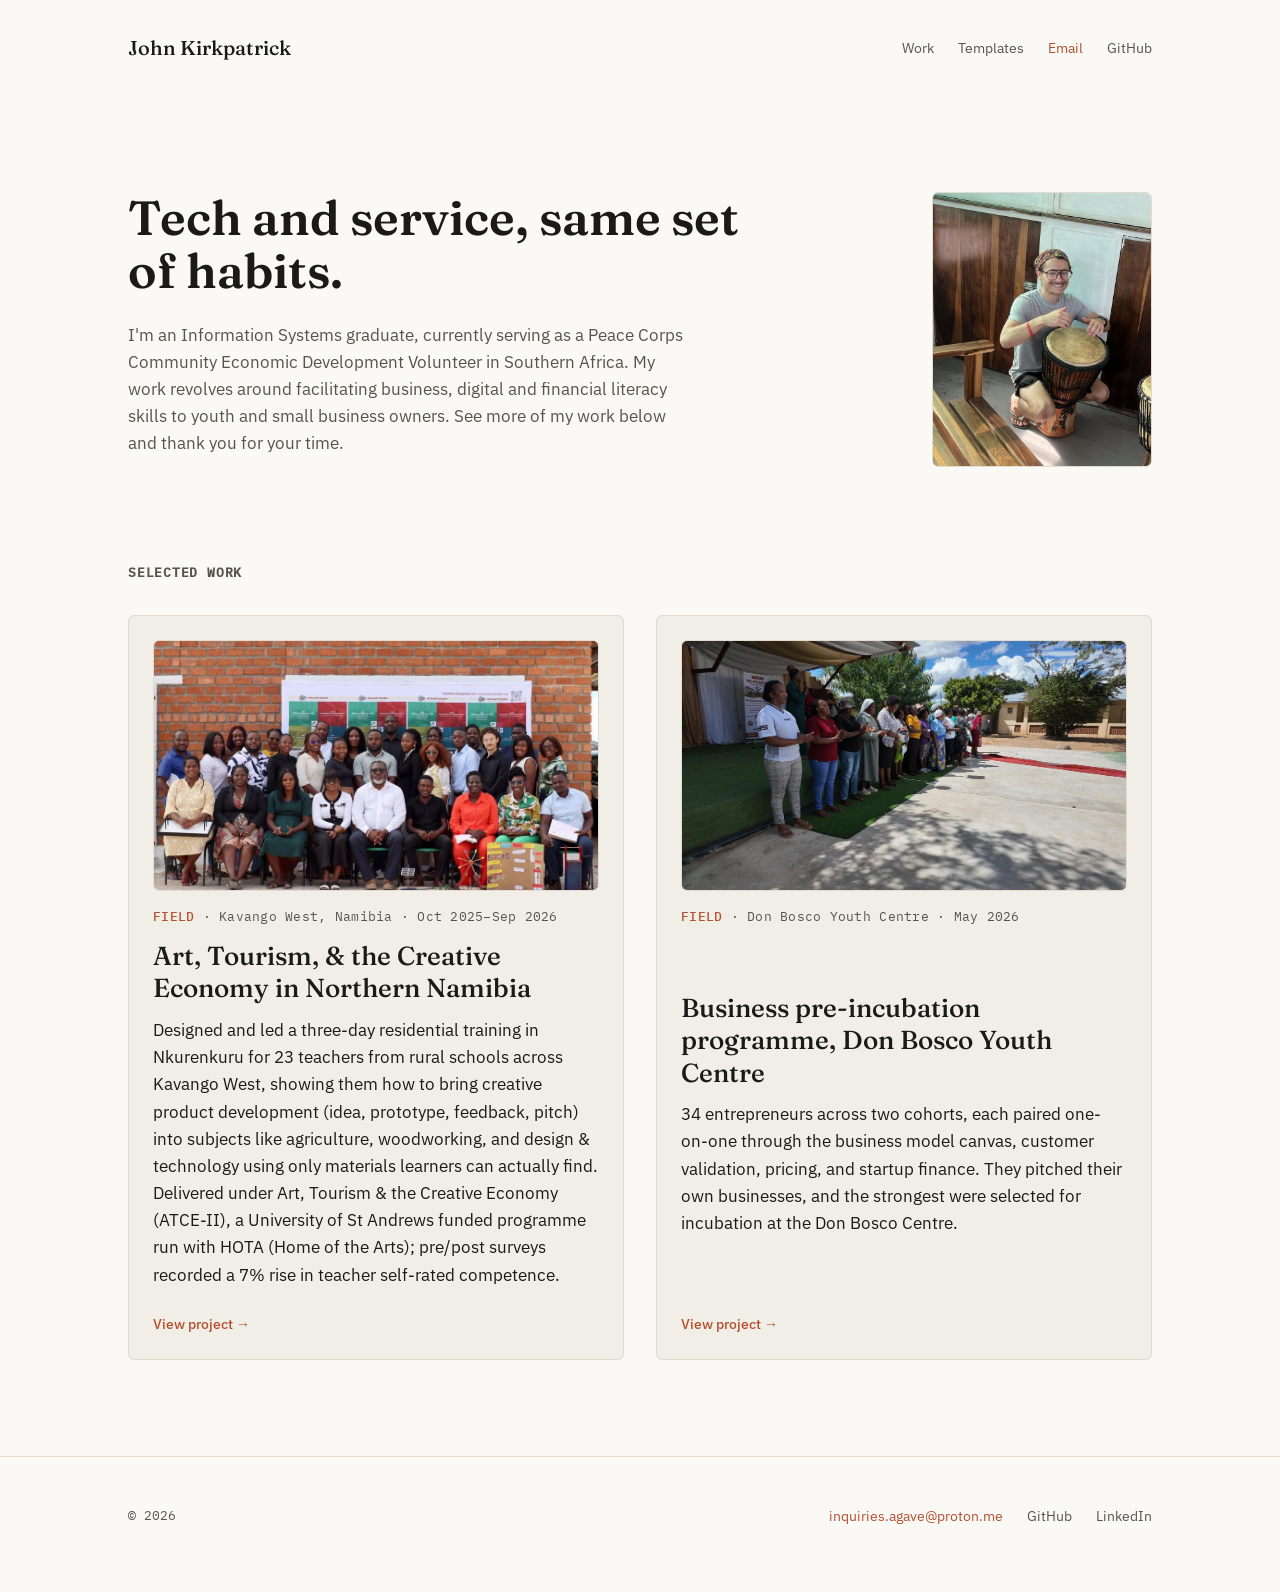
==== index.html @ 4dba6f1b "email update" ====
<!doctype html>
<html lang="en">
<head>
<meta charset="utf-8" />
<meta name="viewport" content="width=device-width, initial-scale=1" />
<title>John Kirkpatrick</title>
<meta name="description" content="Systems and service, same set of habits. Projects in IT/systems work and Peace Corps field work." />
<meta property="og:type" content="website" />
<meta property="og:title" content="John Kirkpatrick" />
<meta property="og:description" content="Systems and service, same set of habits. Projects in IT/systems work and Peace Corps field work." />
<meta property="og:image" content="https://www.johnleokirkpatrick.com/assets/portrait.jpg" />
<meta property="og:url" content="https://www.johnleokirkpatrick.com/" />
<meta name="twitter:card" content="summary" />
<meta name="twitter:title" content="John Kirkpatrick" />
<meta name="twitter:description" content="Systems and service, same set of habits. Projects in IT/systems work and Peace Corps field work." />
<meta name="twitter:image" content="https://www.johnleokirkpatrick.com/assets/portrait.jpg" />
<link rel="stylesheet" href="css/styles.css" />
</head>
<body>

  <header class="site">
    <div class="wrap">
      <span class="site-name">John Kirkpatrick</span>
      <nav class="header-links">
        <a href="#work">Work</a>
        <a href="templates/">Templates</a>
        <a class="contact" href="mailto:inquiries.agave@proton.me">Email</a>
        <a href="https://github.com/jleok" target="_blank" rel="noopener">GitHub</a>
      </nav>
    </div>
  </header>

  <section class="intro">
    <div class="wrap intro-inner">
      <div class="measure">
        <h1>Tech and service, same set of habits.</h1>
        <p>
          I'm an Information Systems graduate, currently serving as a Peace Corps Community Economic
          Development Volunteer in Southern Africa. My work revolves around
          facilitating business, digital and financial literacy skills to youth and small business owners.
          See more of my work below and thank you for your time.
        </p>
      </div>

      <div class="intro-photo-block">
        <div class="intro-photo">
          <img src="assets/portrait.jpg" alt="John Kirkpatrick" width="680" height="850">
        </div>
      </div>
    </div>
  </section>

  <section class="work" id="work">
    <div class="wrap">
      <h2 class="work-eyebrow">Selected work</h2>
      <div class="grid">

        <article class="card">
          <div class="card-photo">
            <img src="assets/teacher-training-kavango-west.jpg" alt="Teachers and HOTA facilitators at the Kavango West residential training, Nkurenkuru" width="960" height="640" loading="lazy">
          </div>
          <p class="meta"><span class="tag">FIELD</span> · Kavango West, Namibia · Oct 2025–Sep 2026</p>
          <h3>Art, Tourism, &amp; the Creative Economy in Northern Namibia</h3>
          <p>
            Designed and led a three-day residential training in Nkurenkuru
            for 23 teachers from rural schools across Kavango West, showing
            them how to bring creative product development (idea,
            prototype, feedback, pitch) into subjects like agriculture,
            woodworking, and design &amp; technology using only materials
            learners can actually find. Delivered under Art, Tourism &amp;
            the Creative Economy (ATCE-II), a University of St Andrews
            funded programme run with HOTA (Home of the Arts); pre/post
            surveys recorded a 7% rise in teacher self-rated competence.
          </p>
          <a class="link" href="projects/teacher-training-kavango-west.html">View project →</a>
        </article>

        <article class="card">
          <div class="card-photo">
            <img src="assets/don-bosco-preincubation.jpg" alt="Entrepreneurs and staff at the Don Bosco Youth Centre pre-incubation programme" width="1080" height="607" loading="lazy">
          </div>
          <p class="meta"><span class="tag">FIELD</span> · Don Bosco Youth Centre · May 2026</p>
          <h3>Business pre-incubation programme, Don Bosco Youth Centre</h3>
          <p>
            34 entrepreneurs across two cohorts, each paired one-on-one
            through the business model canvas, customer validation,
            pricing, and startup finance. They pitched their own
            businesses, and the strongest were selected for incubation at
            the Don Bosco Centre.
          </p>
          <a class="link" href="projects/don-bosco-preincubation.html">View project →</a>
        </article>

      </div>
    </div>
  </section>

  <footer class="site">
    <div class="wrap">
      <span class="footer-copy">© 2026</span>
      <nav class="footer-links">
        <a class="contact" href="mailto:inquiries.agave@proton.me">inquiries.agave@proton.me</a>
        <a href="https://github.com/jleok" target="_blank" rel="noopener">GitHub</a>
        <a href="https://linkedin.com/in/johnleok" target="_blank" rel="noopener">LinkedIn</a>
      </nav>
    </div>
  </footer>

  <script src="js/reveal.js"></script>
</body>
</html>
---- css/styles.css ----
/* ============================================================
   John Kirkpatrick — personal site
   Design source: ../design/theme.md, layout.md, sitemap.md
   Self-hosted fonts (see ../fonts/) — no third-party requests.

   2026
   ============================================================ */

@font-face {
  font-family: "Fraunces";
  font-style: normal;
  font-weight: 400;
  font-display: swap;
  src: url("../fonts/fraunces-variable.woff2") format("woff2");
}
@font-face {
  font-family: "Fraunces";
  font-style: normal;
  font-weight: 500;
  font-display: swap;
  src: url("../fonts/fraunces-variable.woff2") format("woff2");
}
@font-face {
  font-family: "Fraunces";
  font-style: normal;
  font-weight: 600;
  font-display: swap;
  src: url("../fonts/fraunces-variable.woff2") format("woff2");
}
@font-face {
  font-family: "IBM Plex Sans";
  font-style: normal;
  font-weight: 400;
  font-display: swap;
  src: url("../fonts/ibm-plex-sans-variable.woff2") format("woff2");
}
@font-face {
  font-family: "IBM Plex Sans";
  font-style: normal;
  font-weight: 500;
  font-display: swap;
  src: url("../fonts/ibm-plex-sans-variable.woff2") format("woff2");
}
@font-face {
  font-family: "IBM Plex Sans";
  font-style: normal;
  font-weight: 600;
  font-display: swap;
  src: url("../fonts/ibm-plex-sans-variable.woff2") format("woff2");
}
@font-face {
  font-family: "IBM Plex Mono";
  font-style: normal;
  font-weight: 400;
  font-display: swap;
  src: url("../fonts/ibm-plex-mono-400.woff2") format("woff2");
}
@font-face {
  font-family: "IBM Plex Mono";
  font-style: normal;
  font-weight: 500;
  font-display: swap;
  src: url("../fonts/ibm-plex-mono-500.woff2") format("woff2");
}

:root{
  /* ---- palette (theme.md) ---- */
  --bg: #FAF9F6;
  --surface: #F1EEE7;
  --border: #E1DCCF;
  --text-primary: #1A1A18;
  --text-secondary: #57544C;
  --accent: #B5502F;
  --accent-strong: #9A4425;
  --accent-on-accent: #FFFFFF;

  /* ---- type ---- */
  --font-display: "Fraunces", Georgia, "Iowan Old Style", "Palatino Linotype", serif;
  --font-sans: "IBM Plex Sans", -apple-system, BlinkMacSystemFont, "Segoe UI", Helvetica, Arial, sans-serif;
  --font-mono: "IBM Plex Mono", ui-monospace, SFMono-Regular, Menlo, Consolas, "Liberation Mono", monospace;

  --text-display: 3rem;        /* 48px */
  --text-h1-detail: 2.5rem;    /* ~40px, project detail title */
  --text-h2: 1.625rem;         /* 26px, in-card title */
  --text-h3: 1.25rem;          /* 20px */
  --text-body: 1.0625rem;      /* 17px */
  --text-small: 0.875rem;      /* 14px */
  --text-meta: 0.8125rem;      /* 13px */

  /* ---- spacing scale (8px base) ---- */
  --space-1: 4px;
  --space-2: 8px;
  --space-3: 12px;
  --space-4: 16px;
  --space-5: 24px;
  --space-6: 32px;
  --space-7: 48px;
  --space-8: 64px;
  --space-9: 96px;
  --space-10: 128px;

  --content-max: 1120px;
  --gutter: 48px;
}

@media (max-width: 640px){
  :root{
    --text-display: 2.125rem;   /* 34px */
    --text-h1-detail: 1.875rem; /* ~30px */
    --text-h2: 1.375rem;
    --gutter: 24px;
  }
}

*{ box-sizing: border-box; }
html, body{ margin:0; padding:0; }
body{
  background: var(--bg);
  color: var(--text-primary);
  font-family: var(--font-sans);
  font-size: 16px;
  line-height: 1.6;
  -webkit-font-smoothing: antialiased;
}
a{ color: inherit; text-decoration: none; }

::selection{
  background: var(--accent);
  color: var(--accent-on-accent);
}

/* underline sweep — shared by nav links, back-link, and card links */
.header-links a,
.back-link,
.card .link{
  position: relative;
}
.header-links a::after,
.back-link::after,
.card .link::after{
  content: "";
  position: absolute;
  left: 0;
  bottom: -2px;
  width: 100%;
  height: 1px;
  background: currentColor;
  transform: scaleX(0);
  transform-origin: right;
  transition: transform .2s ease;
}
.header-links a:hover::after,
.back-link:hover::after,
.card:hover .link::after{
  transform: scaleX(1);
  transform-origin: left;
}

.wrap{
  max-width: var(--content-max);
  margin: 0 auto;
  padding-left: var(--gutter);
  padding-right: var(--gutter);
}

/* ---------------- header ---------------- */
header.site{
  padding-top: var(--space-6);
  padding-bottom: var(--space-6);
}
header.site .wrap{
  display: flex;
  align-items: center;
  justify-content: space-between;
  gap: var(--space-4);
  flex-wrap: wrap;
}
.site-name{
  font-family: var(--font-display);
  font-weight: 500;
  font-size: var(--text-h3);
}
.header-links{
  display: flex;
  align-items: center;
  gap: var(--space-5);
  font-size: var(--text-small);
}
.header-links a{ color: var(--text-secondary); transition: color .15s ease; }
.header-links a:hover{ color: var(--accent); }
.header-links a.contact{ color: var(--accent); }
.header-links a.contact:hover{ color: var(--accent-strong); }

/* ---------------- intro ---------------- */
.intro{
  padding-top: var(--space-9);
  padding-bottom: var(--space-8);
}
.intro-inner{
  display: flex;
  align-items: flex-start;
  justify-content: space-between;
  gap: var(--space-8);
}
.intro .measure{
  max-width: 640px;
  flex: 1 1 420px;
}
.intro h1{
  font-family: var(--font-display);
  font-weight: 600;
  font-size: var(--text-display);
  line-height: 1.1;
  margin: 0 0 var(--space-5) 0;
}
.intro p{
  font-size: var(--text-body);
  color: var(--text-secondary);
  margin: 0;
  max-width: 56ch;
}

/* portrait — real photo, kept in color (see theme.md: the warm wood tones
   already sit close to the palette, so grayscale was rejected). */
.intro-photo-block{
  flex: 0 0 auto;
  width: 220px;
}
.intro-photo{
  border: 1px solid var(--border);
  border-radius: 6px;
  overflow: hidden;
  background: var(--surface);
}
.intro-photo img{
  display: block;
  width: 100%;
  height: 100%;
  object-fit: cover;
}

/* ---------------- work index ---------------- */
.work,
.catalogue{
  padding-top: var(--space-6);
  padding-bottom: var(--space-9);
}
.work-eyebrow{
  font-family: var(--font-mono);
  font-size: var(--text-meta);
  letter-spacing: 0.06em;
  text-transform: uppercase;
  color: var(--text-secondary);
  margin: 0 0 var(--space-6) 0;
}
.grid{
  display: grid;
  grid-template-columns: repeat(2, 1fr);
  gap: var(--space-6);
}
@media (max-width: 1023px){
  .grid{ grid-template-columns: 1fr; }
  .intro-inner{ flex-direction: column; align-items: flex-start; gap: var(--space-6); }
  .intro-photo-block{ width: 160px; }
}

.card{
  display: flex;
  flex-direction: column;
  background: var(--surface);
  border: 1px solid var(--border);
  border-radius: 6px;
  padding: var(--space-5);
  transition: border-color .15s ease, transform .15s ease, box-shadow .15s ease;
}
.card:hover{
  border-color: var(--accent);
  transform: translateY(-4px);
  box-shadow: 0 8px 24px rgba(26, 26, 24, 0.08);
}

/* scroll-in reveal — class added by js/reveal.js only when JS runs and
   the user hasn't asked for reduced motion; cards are visible by default
   otherwise, so a JS failure never leaves content stuck invisible. */
.card.will-reveal{
  opacity: 0;
  transform: translateY(16px);
  transition: opacity .5s ease, transform .5s ease;
}
.card.will-reveal.is-visible{
  opacity: 1;
  transform: translateY(0);
}
.card.will-reveal:hover{
  transform: translateY(-4px);
}

/* card photo — same frame language as .intro-photo (border, radius,
   surface fill, no shadow), inset within the existing card padding
   rather than full-bleed, so it reads as one more block in the card,
   not a different component. */
.card-photo{
  border: 1px solid var(--border);
  border-radius: 6px;
  overflow: hidden;
  background: var(--surface);
  aspect-ratio: 16 / 9;
  margin: 0 0 var(--space-4) 0;
}
.card-photo img{
  display: block;
  width: 100%;
  height: 100%;
  object-fit: cover;
}

.card .meta{
  font-family: var(--font-mono);
  font-size: var(--text-meta);
  color: var(--text-secondary);
  margin: 0 0 var(--space-3) 0;
  letter-spacing: 0.02em;
}
.card .meta .tag{
  color: var(--accent);
  font-weight: 500;
}
.card h3{
  font-family: var(--font-display);
  font-weight: 500;
  font-size: var(--text-h2);
  line-height: 1.25;
  margin: 0 0 var(--space-3) 0;
}
.card p{
  font-size: var(--text-body);
  color: var(--text-primary);
  margin: 0 0 var(--space-5) 0;
  flex-grow: 1;
}
.card .link{
  font-size: var(--text-small);
  font-weight: 500;
  color: var(--accent);
  align-self: flex-start;
}
.card:hover .link{ color: var(--accent-strong); }

/* ---------------- project detail page ---------------- */
.detail-top{ padding-top: var(--space-6); }
.back-link{
  display: inline-block;
  font-size: var(--text-small);
  font-weight: 500;
  color: var(--accent);
}
.back-link:hover{ color: var(--accent-strong); }

.detail-header{ padding-top: var(--space-5); padding-bottom: var(--space-7); }
.detail-header h1{
  font-family: var(--font-display);
  font-weight: 500;
  font-size: var(--text-h1-detail);
  line-height: 1.15;
  margin: 0 0 var(--space-3) 0;
  max-width: 680px;
}
.detail-meta{
  font-family: var(--font-mono);
  font-size: var(--text-meta);
  color: var(--text-secondary);
  letter-spacing: 0.02em;
}
.detail-meta .tag{ color: var(--accent); font-weight: 500; }

/* body + rail sit side by side so the wide desktop measure doesn't leave
   dead space to the right of the prose column; rail photos are supporting
   texture only (no captions) — the one photo that needs a caption is the
   full-width one in .detail-media below. */
.detail-layout{
  display: flex;
  align-items: flex-start;
  gap: var(--space-7);
  padding-bottom: var(--space-8);
}
.detail-body{
  flex: 1 1 680px;
  max-width: 680px;
}
.detail-body p{
  font-size: var(--text-body);
  color: var(--text-primary);
  margin: 0 0 var(--space-4) 0;
}
.detail-rail{
  flex: 0 0 260px;
  display: flex;
  flex-direction: column;
  gap: var(--space-5);
}
.detail-rail .frame{
  border: 1px solid var(--border);
  border-radius: 6px;
  overflow: hidden;
  background: var(--surface);
  aspect-ratio: 4 / 3;
}
.detail-rail img{ display: block; width: 100%; height: 100%; object-fit: cover; }

@media (max-width: 1023px){
  .detail-layout{ flex-direction: column; }
  .detail-rail{
    flex-direction: row;
    width: 100%;
    flex: 0 0 auto;
  }
  .detail-rail .frame{ flex: 1 1 0; }
}

.detail-media{ padding-bottom: var(--space-9); }
.detail-media .frame{
  border: 1px solid var(--border);
  border-radius: 6px;
  overflow: hidden;
  background: var(--surface);
}
.detail-media img{ display: block; width: 100%; height: auto; }
.detail-media figcaption{
  margin-top: var(--space-2);
  font-family: var(--font-mono);
  font-size: var(--text-meta);
  color: var(--text-secondary);
}

/* ---------------- template downloads ---------------- */
.template-intro{ padding-top: var(--space-5); padding-bottom: var(--space-7); }
.template-intro h1{
  font-family: var(--font-display);
  font-weight: 500;
  font-size: var(--text-h1-detail);
  line-height: 1.15;
  margin: 0 0 var(--space-4) 0;
  max-width: 680px;
}
.template-intro p{
  font-size: var(--text-body);
  color: var(--text-secondary);
  margin: 0;
  max-width: 62ch;
}

.template-downloads{ padding-bottom: var(--space-9); }
.download-grid{
  display: grid;
  grid-template-columns: repeat(3, 1fr);
  gap: var(--space-6);
}
@media (max-width: 1023px){
  .download-grid{ grid-template-columns: 1fr; }
}
.download-card{
  display: flex;
  flex-direction: column;
  background: var(--surface);
  border: 1px solid var(--border);
  border-radius: 6px;
  padding: var(--space-5);
  transition: border-color .15s ease;
}
.download-card:hover{ border-color: var(--accent); }
.download-card .meta{
  font-family: var(--font-mono);
  font-size: var(--text-meta);
  color: var(--text-secondary);
  margin: 0 0 var(--space-3) 0;
  letter-spacing: 0.02em;
}
.download-card .meta .tag{ color: var(--accent); font-weight: 500; }
.download-card h3{
  font-family: var(--font-display);
  font-weight: 500;
  font-size: var(--text-h3);
  line-height: 1.25;
  margin: 0 0 var(--space-2) 0;
}
.download-card p{
  font-size: var(--text-small);
  color: var(--text-primary);
  margin: 0 0 var(--space-5) 0;
  flex-grow: 1;
}
.btn{
  display: inline-block;
  align-self: flex-start;
  font-family: var(--font-sans);
  font-size: var(--text-small);
  font-weight: 500;
  color: var(--accent-on-accent);
  background: var(--accent);
  border-radius: 4px;
  padding: var(--space-2) var(--space-4);
  transition: background .15s ease;
}
.btn:hover{ background: var(--accent-strong); }

/* ---------------- footer ---------------- */
footer.site{
  padding-top: var(--space-7);
  padding-bottom: var(--space-8);
  border-top: 1px solid var(--border);
}
footer.site .wrap{
  display: flex;
  align-items: center;
  justify-content: space-between;
  gap: var(--space-4);
  flex-wrap: wrap;
}
.footer-copy{ font-family: var(--font-mono); font-size: var(--text-meta); color: var(--text-secondary); }
.footer-links{ display: flex; align-items: center; gap: var(--space-5); font-size: var(--text-small); }
.footer-links a{ color: var(--text-secondary); }
.footer-links a:hover{ color: var(--accent); }
.footer-links a.contact{ color: var(--accent); }
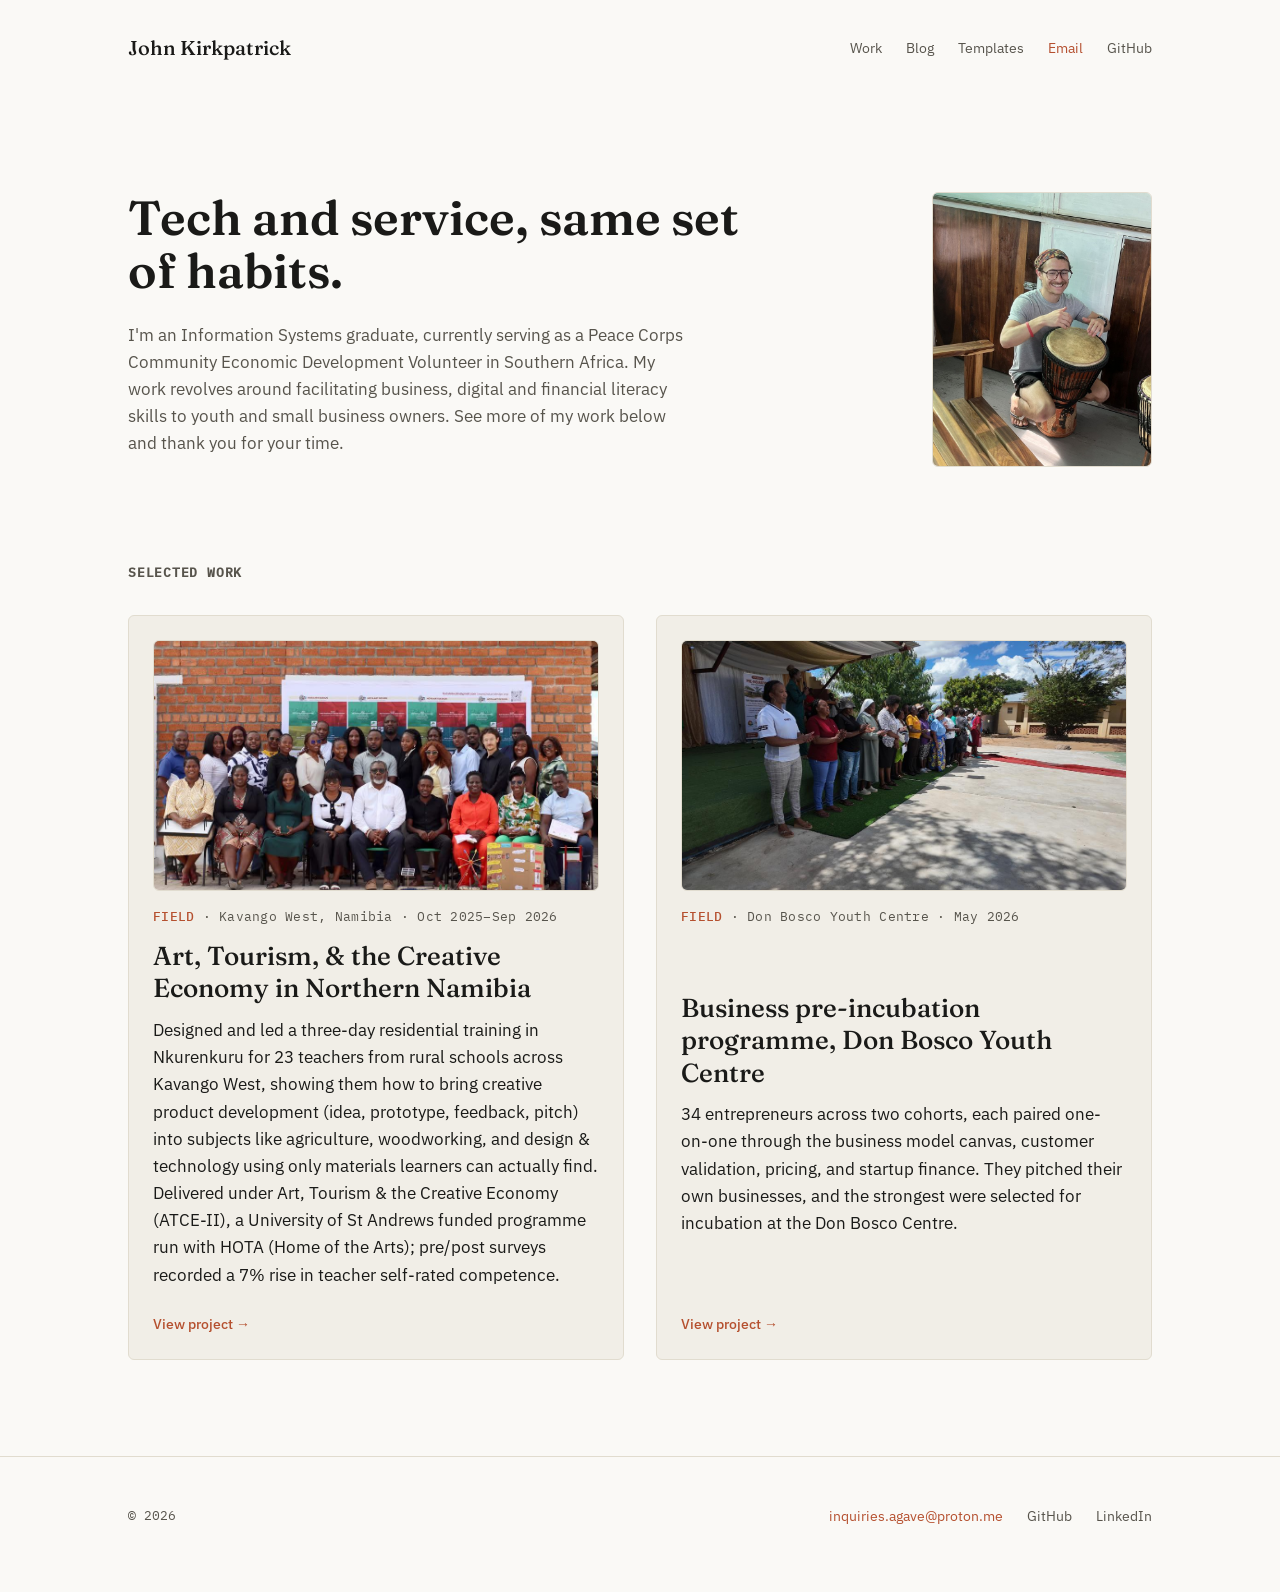
==== commit 3819a46a: "first blog post" ====
--- a/index.html
+++ b/index.html
@@ -3,6 +3,7 @@
 <head>
 <meta charset="utf-8" />
 <meta name="viewport" content="width=device-width, initial-scale=1" />
+<meta http-equiv="Content-Security-Policy" content="default-src 'self'; img-src 'self'; style-src 'self'; script-src 'self'; base-uri 'self'; object-src 'none'; form-action 'none'" />
 <title>John Kirkpatrick</title>
 <meta name="description" content="Systems and service, same set of habits. Projects in IT/systems work and Peace Corps field work." />
 <meta property="og:type" content="website" />
@@ -23,6 +24,7 @@
       <span class="site-name">John Kirkpatrick</span>
       <nav class="header-links">
         <a href="#work">Work</a>
+        <a href="blog/">Blog</a>
         <a href="templates/">Templates</a>
         <a class="contact" href="mailto:inquiries.agave@proton.me">Email</a>
         <a href="https://github.com/jleok" target="_blank" rel="noopener">GitHub</a>
--- a/css/styles.css
+++ b/css/styles.css
@@ -432,9 +432,11 @@
   color: var(--text-secondary);
 }
 
-/* ---------------- template downloads ---------------- */
-.template-intro{ padding-top: var(--space-5); padding-bottom: var(--space-7); }
-.template-intro h1{
+/* ---------------- section intro (templates index, blog index) ---------------- */
+.template-intro,
+.blog-intro{ padding-top: var(--space-5); padding-bottom: var(--space-7); }
+.template-intro h1,
+.blog-intro h1{
   font-family: var(--font-display);
   font-weight: 500;
   font-size: var(--text-h1-detail);
@@ -442,11 +444,53 @@
   margin: 0 0 var(--space-4) 0;
   max-width: 680px;
 }
-.template-intro p{
+.template-intro p,
+.blog-intro p{
   font-size: var(--text-body);
   color: var(--text-secondary);
   margin: 0;
   max-width: 62ch;
+}
+
+/* ---------------- article body (blog posts) ----------------
+   Extends .detail-body (project detail pages) with the elements a
+   long-form post needs — sub-headings and lists — that a project
+   write-up never used. Same tokens, same measure, same voice. */
+.detail-body h2{
+  font-family: var(--font-sans);
+  font-weight: 600;
+  font-size: var(--text-h3);
+  color: var(--text-primary);
+  margin: var(--space-7) 0 var(--space-3) 0;
+}
+.detail-body h2:first-child{ margin-top: 0; }
+.detail-body ol,
+.detail-body ul{
+  font-size: var(--text-body);
+  color: var(--text-primary);
+  margin: 0 0 var(--space-4) 0;
+  padding-left: 1.25em;
+}
+.detail-body li{ margin-bottom: var(--space-2); }
+.detail-body li:last-child{ margin-bottom: 0; }
+.detail-body li > p{ margin: 0; }
+.detail-body strong{ font-weight: 600; }
+
+/* inline figure within the prose column — same frame language as
+   .detail-media, just sized to the 680px measure instead of full width */
+.body-figure{ margin: 0 0 var(--space-5) 0; }
+.body-figure .frame{
+  border: 1px solid var(--border);
+  border-radius: 6px;
+  overflow: hidden;
+  background: var(--surface);
+}
+.body-figure img{ display: block; width: 100%; height: auto; }
+.body-figure figcaption{
+  margin-top: var(--space-2);
+  font-family: var(--font-mono);
+  font-size: var(--text-meta);
+  color: var(--text-secondary);
 }
 
 .template-downloads{ padding-bottom: var(--space-9); }
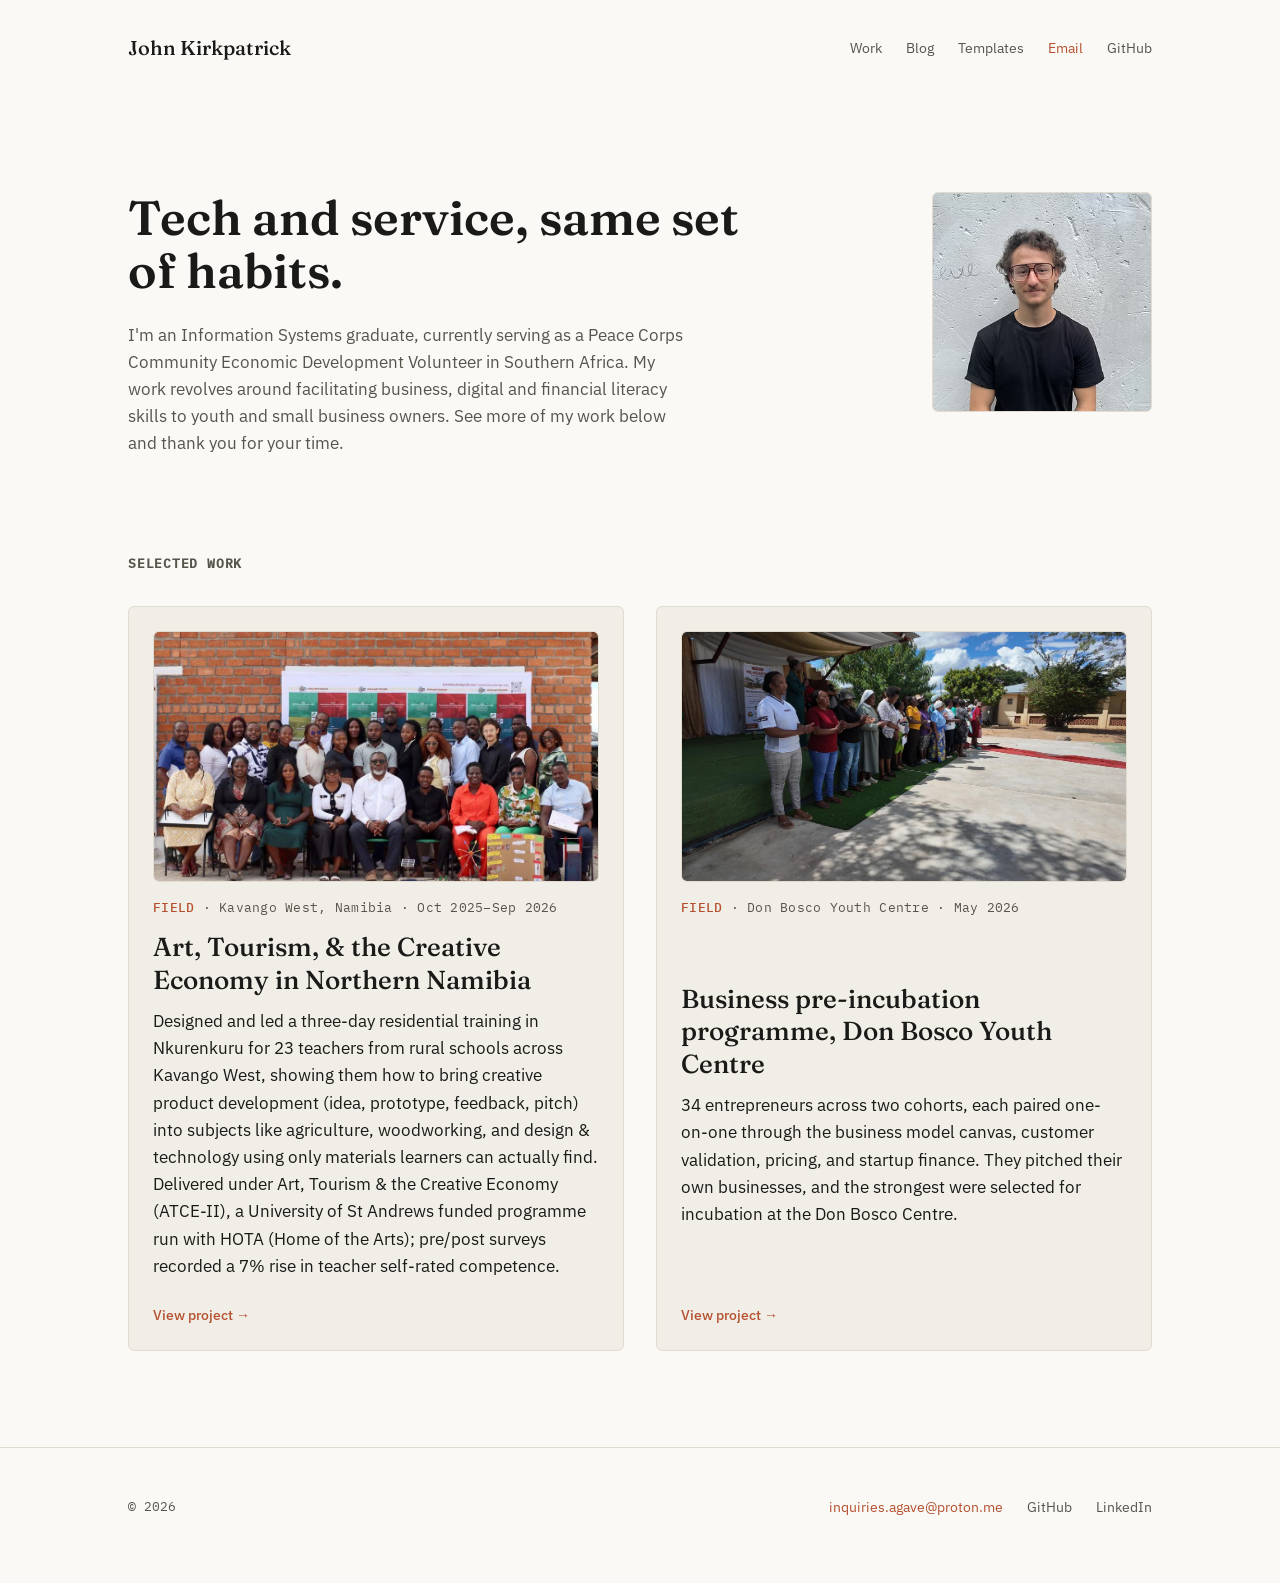
==== commit 84d7e490: "prof pic changed" ====
--- a/index.html
+++ b/index.html
@@ -4,6 +4,7 @@
 <meta charset="utf-8" />
 <meta name="viewport" content="width=device-width, initial-scale=1" />
 <meta http-equiv="Content-Security-Policy" content="default-src 'self'; img-src 'self'; style-src 'self'; script-src 'self'; base-uri 'self'; object-src 'none'; form-action 'none'" />
+<link rel="icon" type="image/svg+xml" href="favicon.svg" />
 <title>John Kirkpatrick</title>
 <meta name="description" content="Systems and service, same set of habits. Projects in IT/systems work and Peace Corps field work." />
 <meta property="og:type" content="website" />
@@ -46,7 +47,7 @@
 
       <div class="intro-photo-block">
         <div class="intro-photo">
-          <img src="assets/portrait.jpg" alt="John Kirkpatrick" width="680" height="850">
+          <img src="assets/portrait.avif" alt="John Kirkpatrick" width="344" height="344">
         </div>
       </div>
     </div>
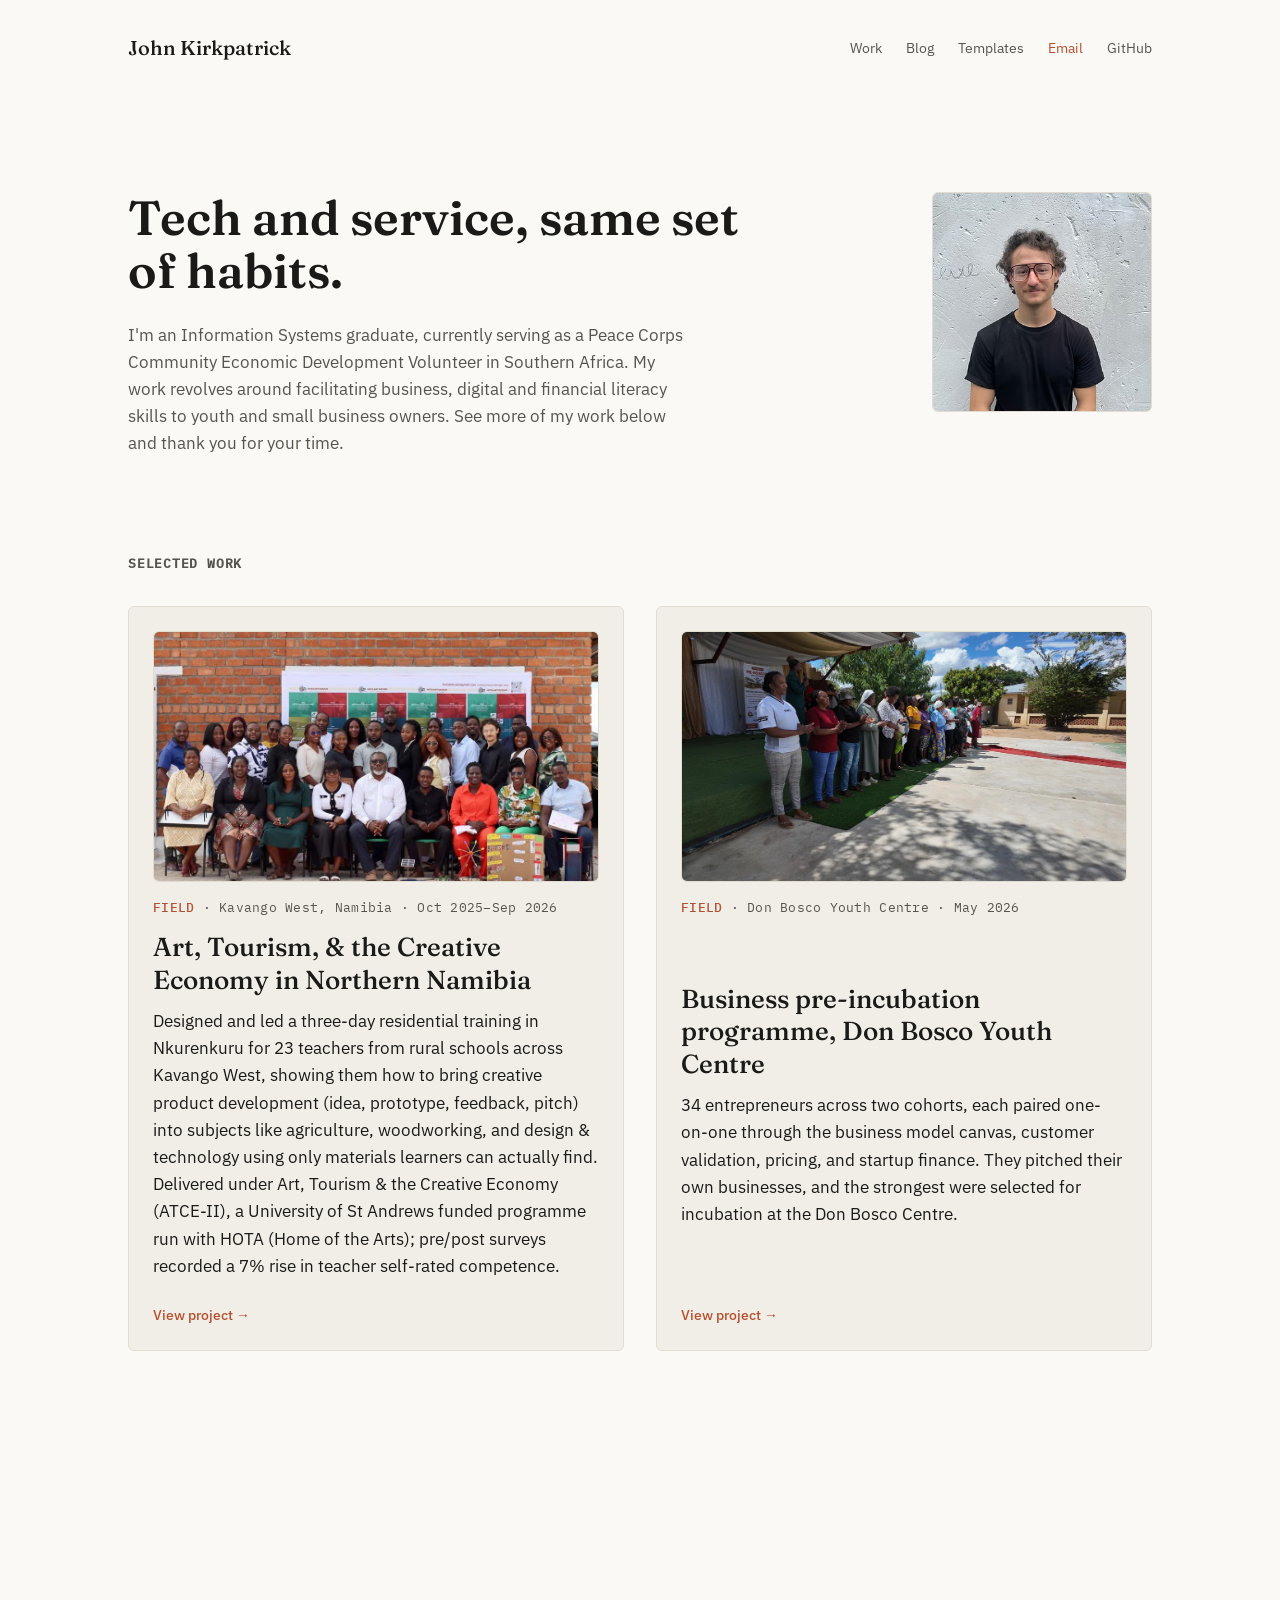
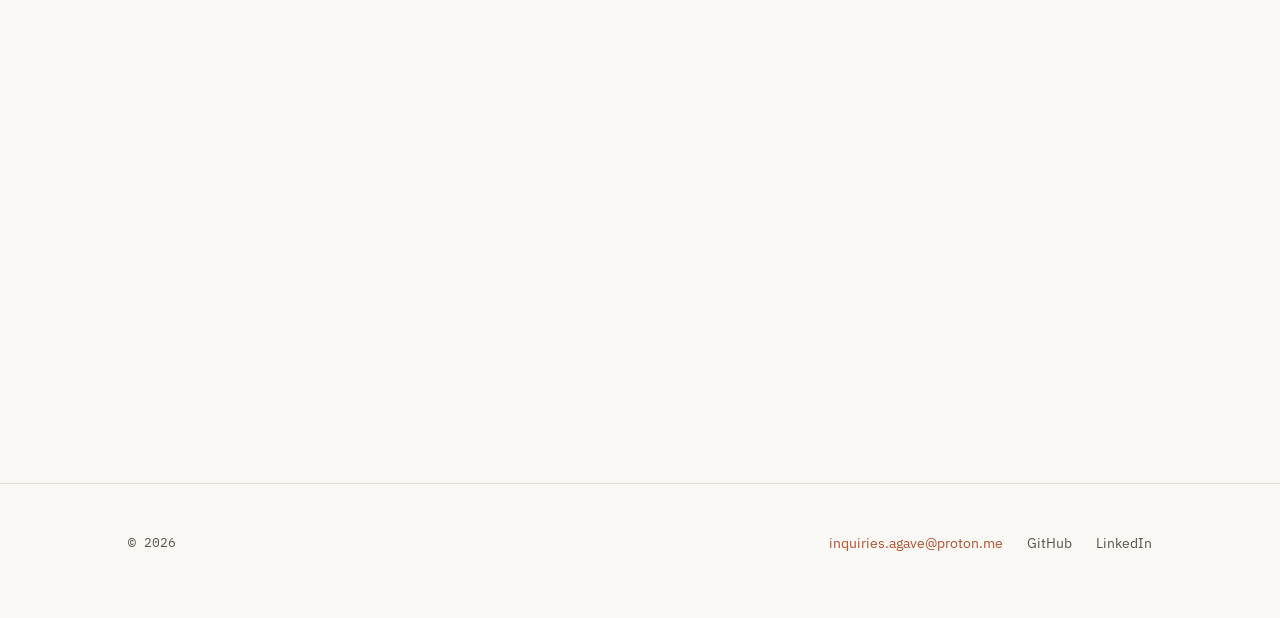
==== commit 85cd5fda: "hota web project" ====
--- a/index.html
+++ b/index.html
@@ -94,6 +94,23 @@
           <a class="link" href="projects/don-bosco-preincubation.html">View project →</a>
         </article>
 
+        <article class="card">
+          <div class="card-photo">
+            <img src="assets/hota-art-design-thumb.webp" alt="HOTA Art Design homepage on desktop" width="800" height="582" loading="lazy">
+          </div>
+          <p class="meta"><span class="tag">WEB</span> · hotartdesign.org · 2026</p>
+          <h3>HOTA Art Design</h3>
+          <p>
+            Designed and built the first real online presence for a
+            Namibian arts and community-development non-profit, replacing
+            a scattered social-media footprint with a credible,
+            donor-facing site. Built on a CMS a five-person team can
+            actually maintain, and paired with hands-on training so the
+            site outlives any one person.
+          </p>
+          <a class="link" href="projects/hota-art-design.html">Read the case study →</a>
+        </article>
+
       </div>
     </div>
   </section>
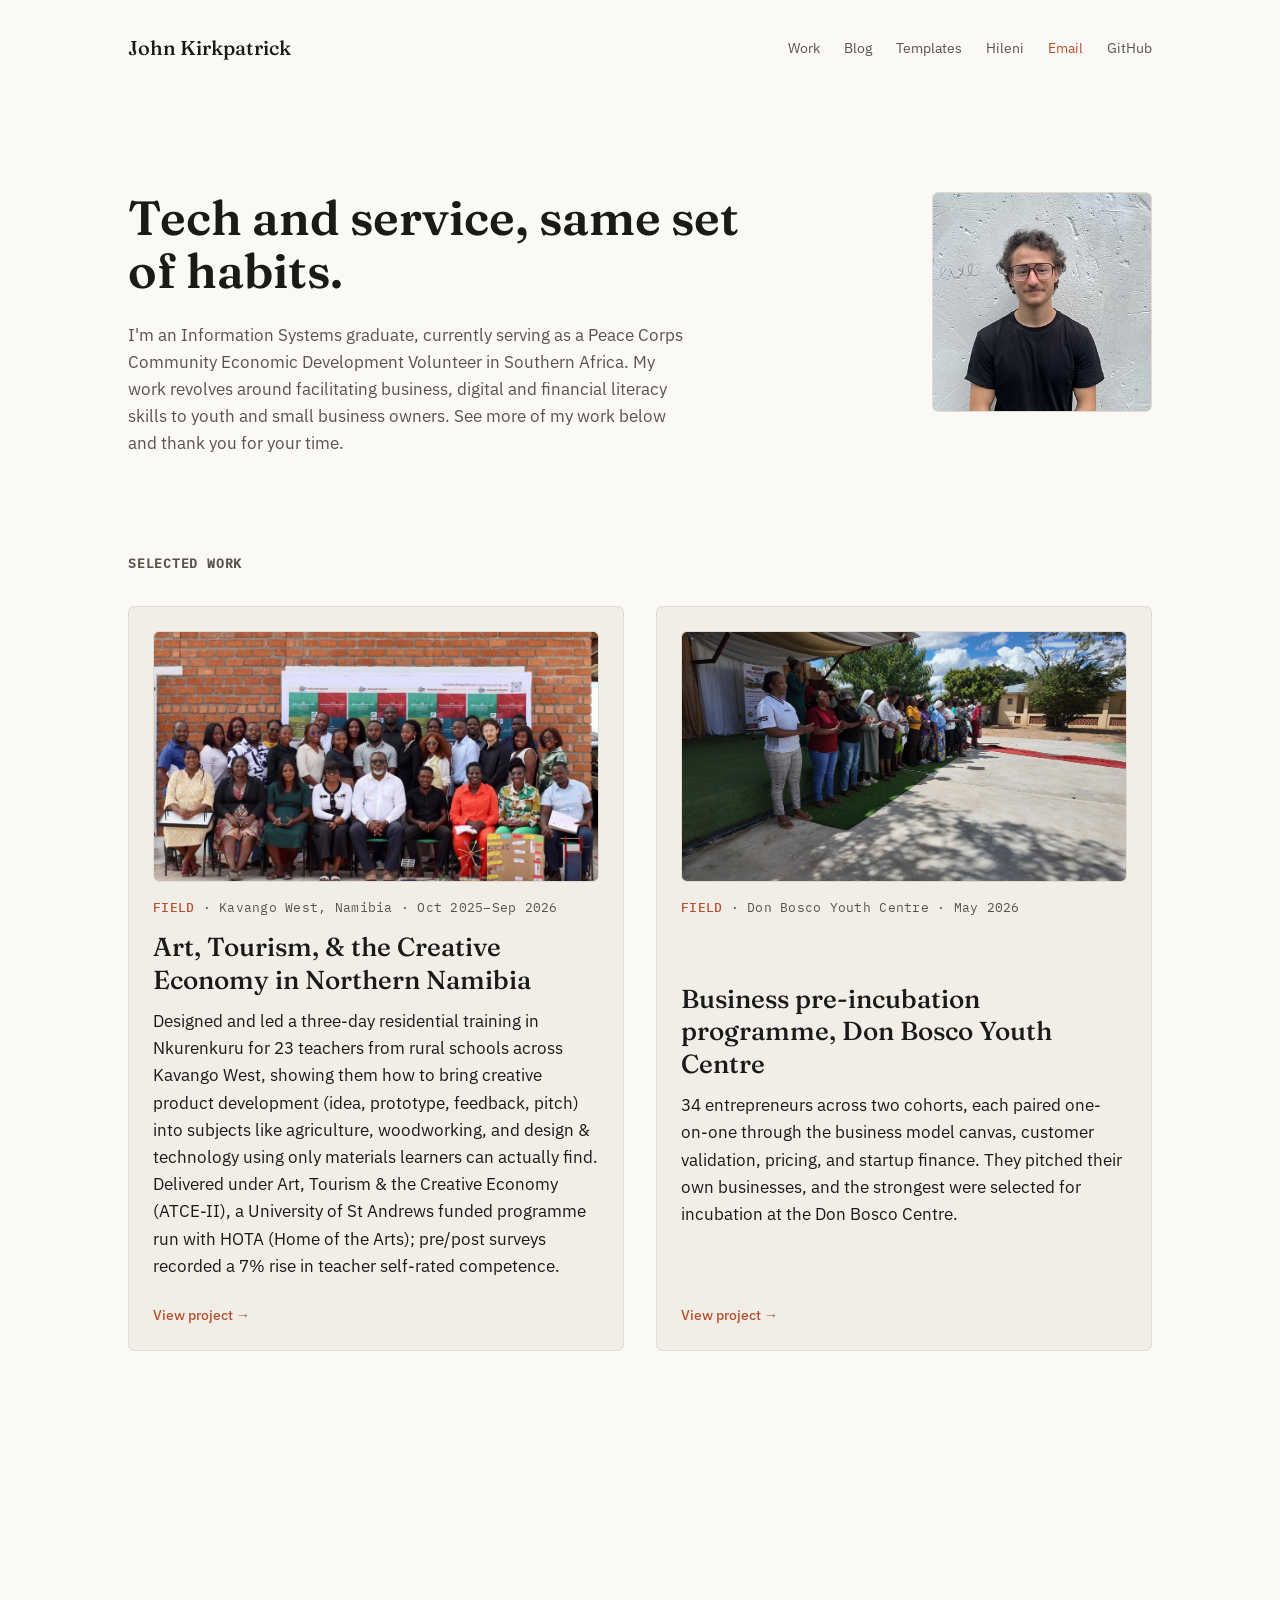
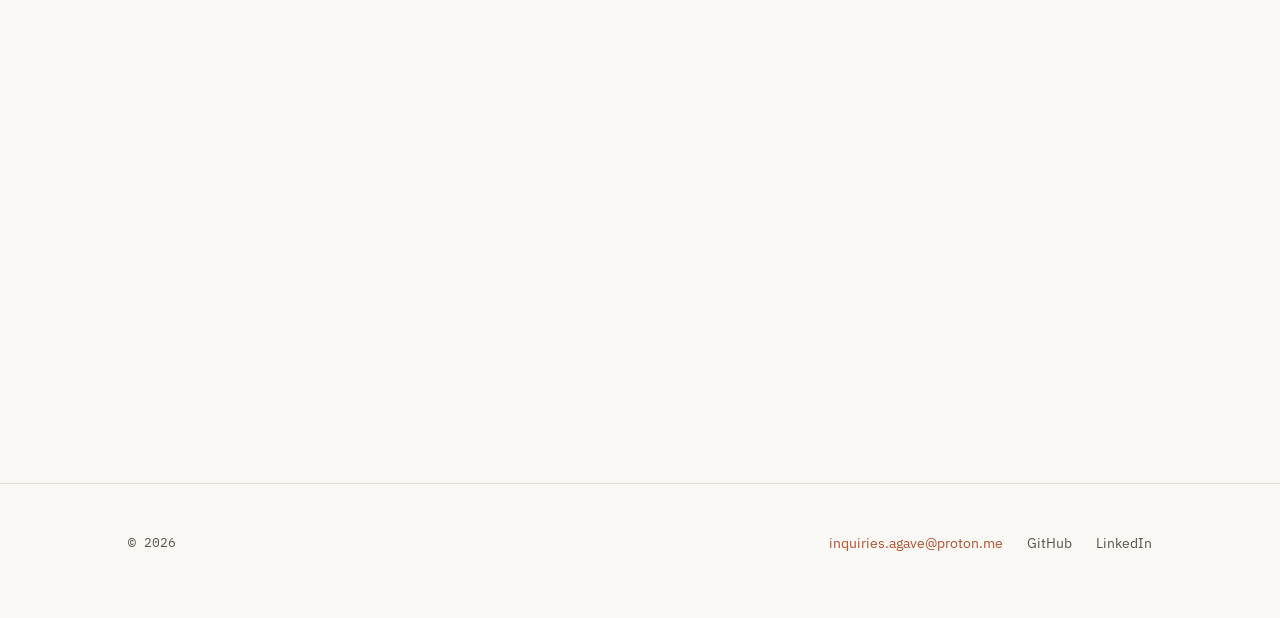
==== commit c2a54a08: "Link Hileni page from main nav and drop noindex Co-Authored-By: Claude Sonnet 5 <noreply@anthropic.c" ====
--- a/index.html
+++ b/index.html
@@ -27,6 +27,7 @@
         <a href="#work">Work</a>
         <a href="blog/">Blog</a>
         <a href="templates/">Templates</a>
+        <a href="hileni.html">Hileni</a>
         <a class="contact" href="mailto:inquiries.agave@proton.me">Email</a>
         <a href="https://github.com/jleok" target="_blank" rel="noopener">GitHub</a>
       </nav>
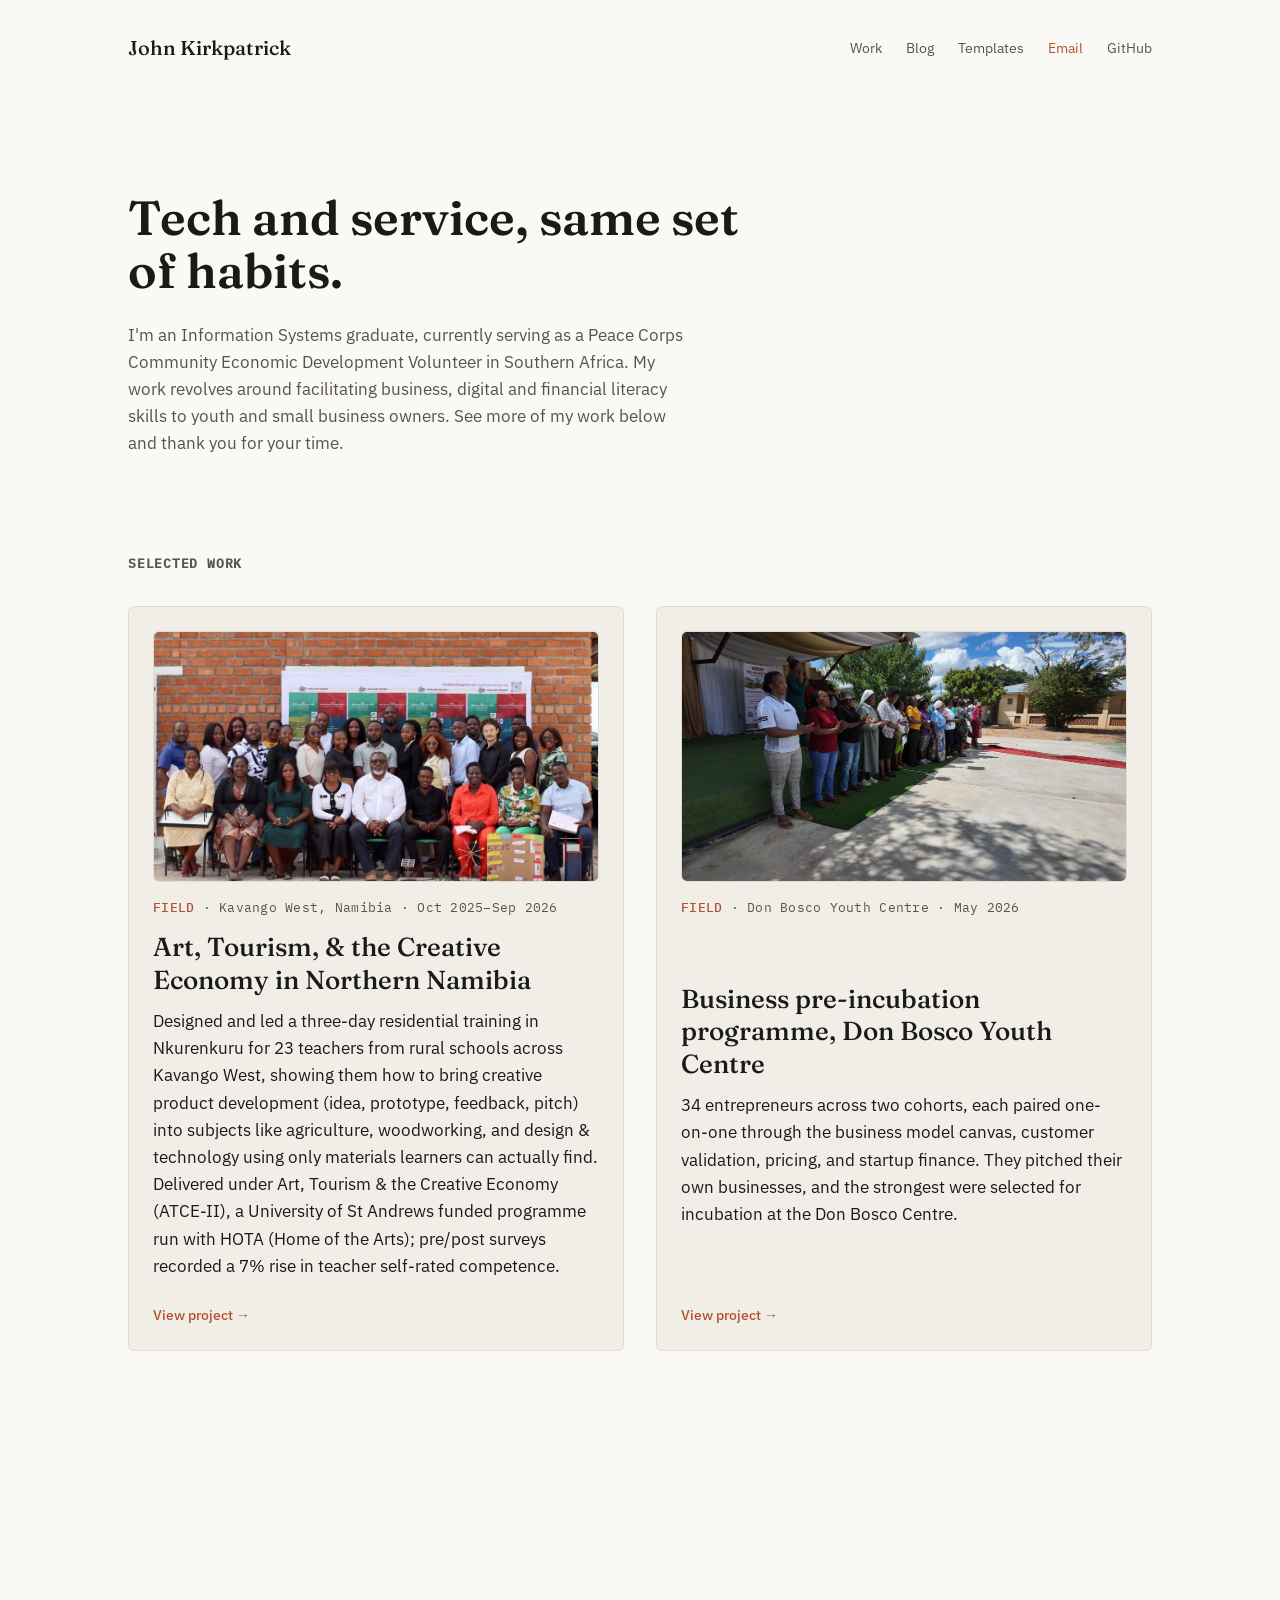
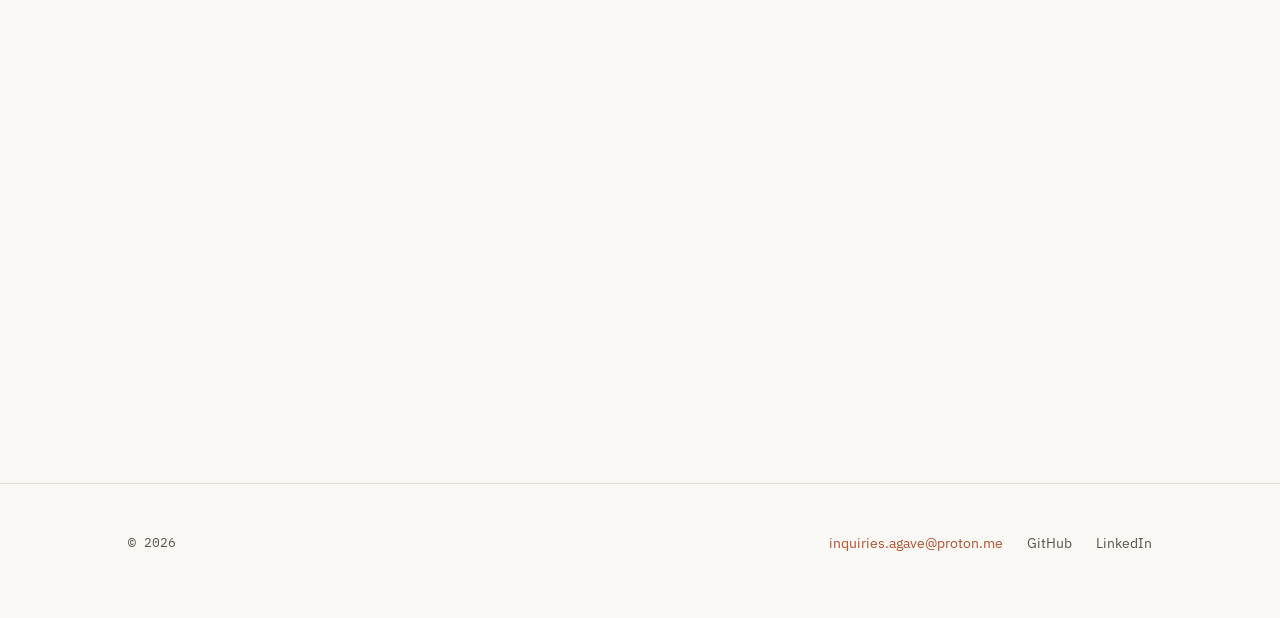
==== commit 9b61b0eb: "Remove portrait photo from the site Co-Authored-By: Claude Opus 5.5 <noreply@anthropic.com>" ====
--- a/index.html
+++ b/index.html
@@ -10,12 +10,10 @@
 <meta property="og:type" content="website" />
 <meta property="og:title" content="John Kirkpatrick" />
 <meta property="og:description" content="Systems and service, same set of habits. Projects in IT/systems work and Peace Corps field work." />
-<meta property="og:image" content="https://www.johnleokirkpatrick.com/assets/portrait.jpg" />
 <meta property="og:url" content="https://www.johnleokirkpatrick.com/" />
 <meta name="twitter:card" content="summary" />
 <meta name="twitter:title" content="John Kirkpatrick" />
 <meta name="twitter:description" content="Systems and service, same set of habits. Projects in IT/systems work and Peace Corps field work." />
-<meta name="twitter:image" content="https://www.johnleokirkpatrick.com/assets/portrait.jpg" />
 <link rel="stylesheet" href="css/styles.css" />
 </head>
 <body>
@@ -27,7 +25,6 @@
         <a href="#work">Work</a>
         <a href="blog/">Blog</a>
         <a href="templates/">Templates</a>
-        <a href="hileni.html">Hileni</a>
         <a class="contact" href="mailto:inquiries.agave@proton.me">Email</a>
         <a href="https://github.com/jleok" target="_blank" rel="noopener">GitHub</a>
       </nav>
@@ -44,12 +41,6 @@
           facilitating business, digital and financial literacy skills to youth and small business owners.
           See more of my work below and thank you for your time.
         </p>
-      </div>
-
-      <div class="intro-photo-block">
-        <div class="intro-photo">
-          <img src="assets/portrait.avif" alt="John Kirkpatrick" width="344" height="344">
-        </div>
       </div>
     </div>
   </section>
--- a/css/styles.css
+++ b/css/styles.css
@@ -220,25 +220,6 @@
   max-width: 56ch;
 }
 
-/* portrait — real photo, kept in color (see theme.md: the warm wood tones
-   already sit close to the palette, so grayscale was rejected). */
-.intro-photo-block{
-  flex: 0 0 auto;
-  width: 220px;
-}
-.intro-photo{
-  border: 1px solid var(--border);
-  border-radius: 6px;
-  overflow: hidden;
-  background: var(--surface);
-}
-.intro-photo img{
-  display: block;
-  width: 100%;
-  height: 100%;
-  object-fit: cover;
-}
-
 /* ---------------- work index ---------------- */
 .work,
 .catalogue{
@@ -261,7 +242,6 @@
 @media (max-width: 1023px){
   .grid{ grid-template-columns: 1fr; }
   .intro-inner{ flex-direction: column; align-items: flex-start; gap: var(--space-6); }
-  .intro-photo-block{ width: 160px; }
 }
 
 .card{
